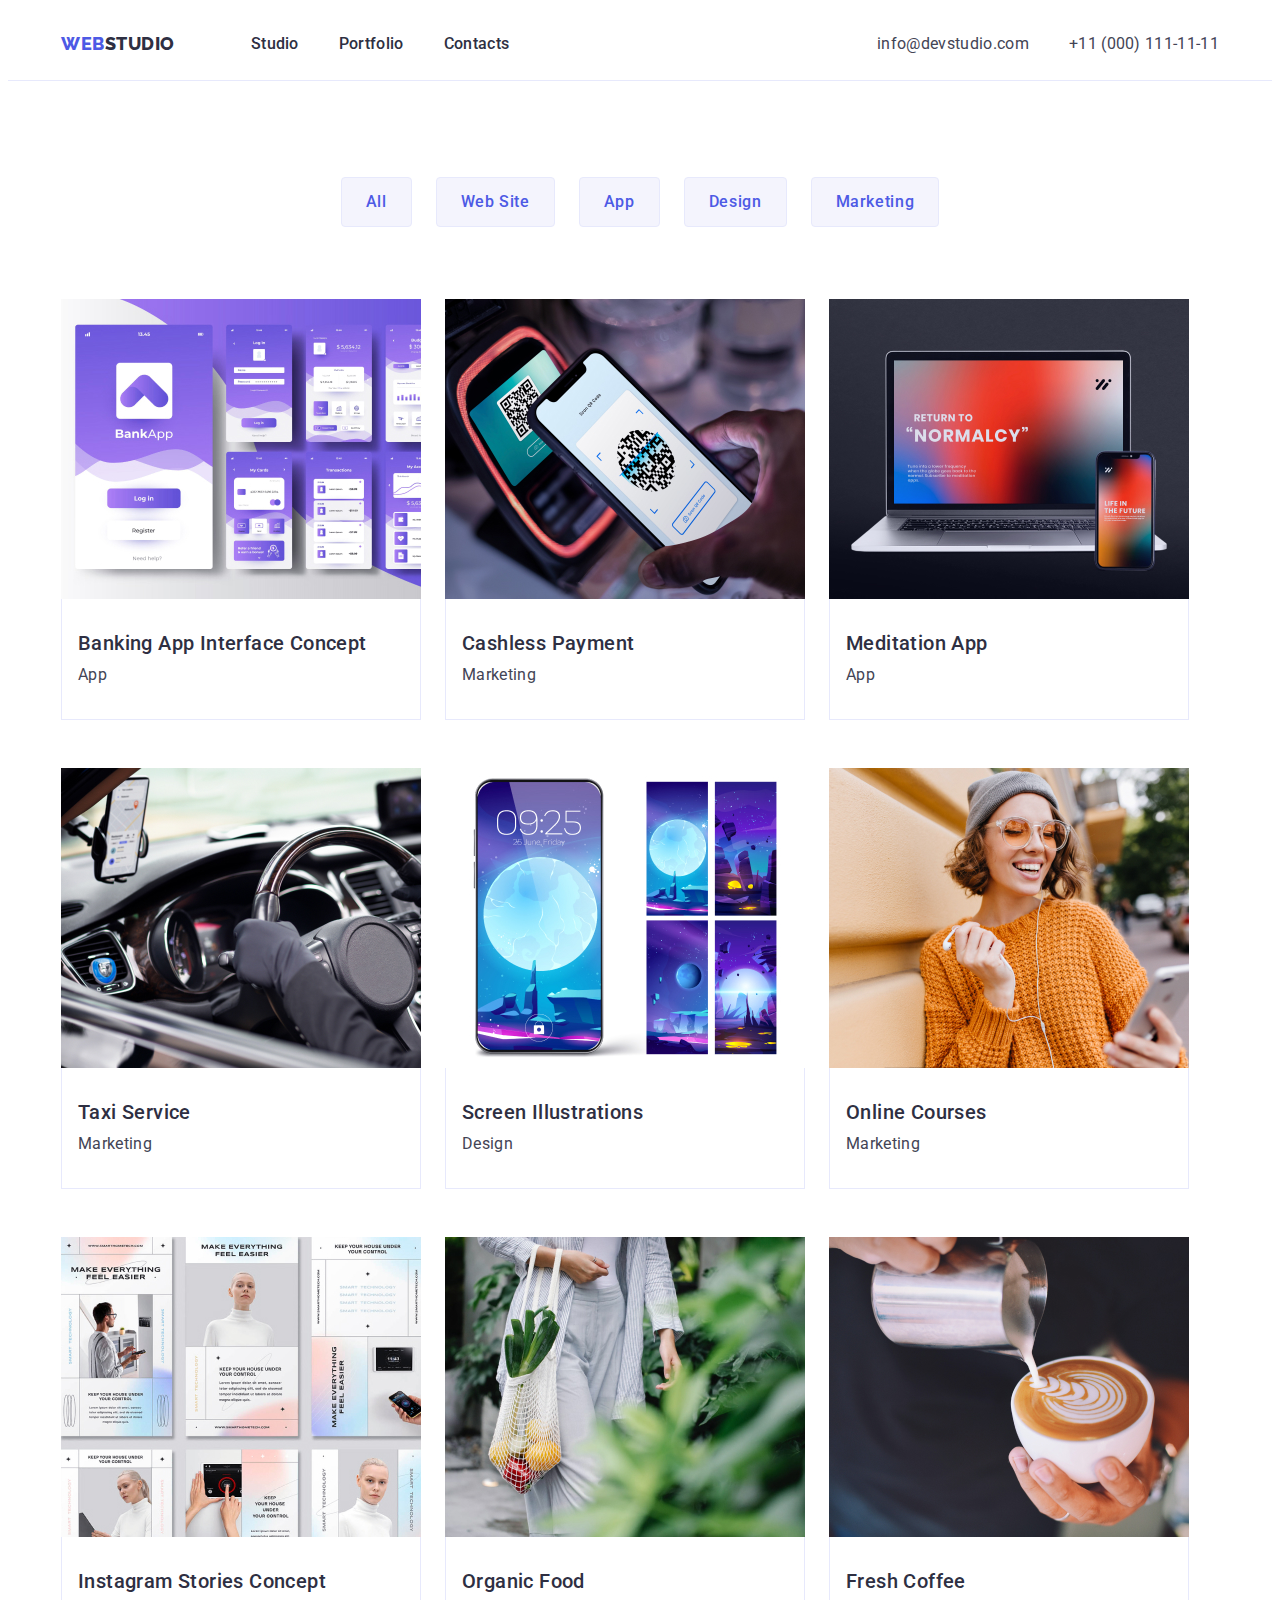
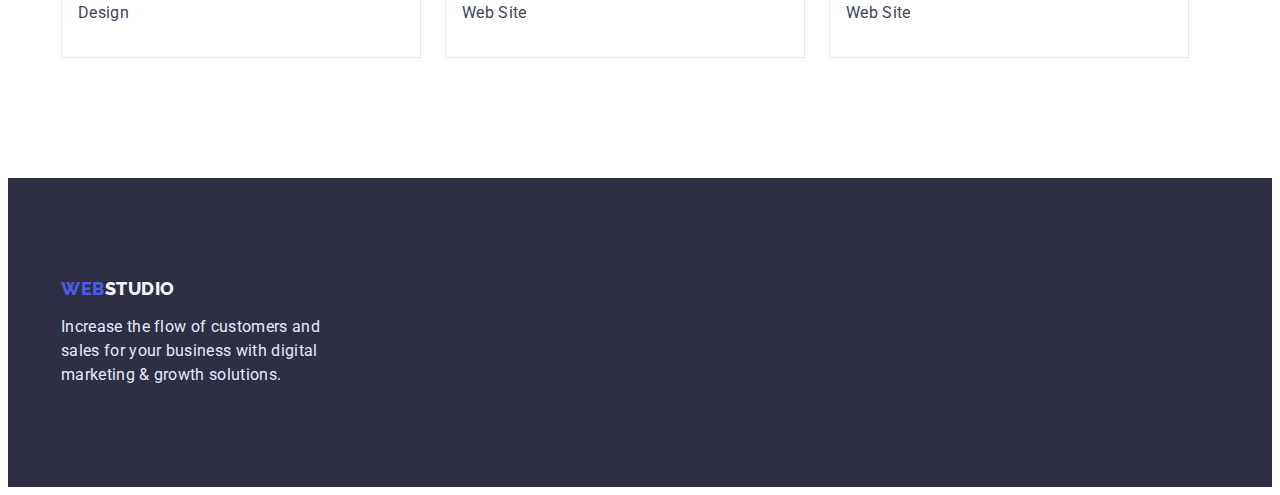
==== portfolio.html @ 1ebaa018 "Initial commit" ====
<!DOCTYPE html>
<html lang="en">

<head>
     <meta charset="UTF-8">
     <meta http-equiv="X-UA-Compatible" content="IE=edge">
     <meta name="viewport" content="width=device-width, initial-scale=1.0">



     <link rel="preconnect" href="https://fonts.googleapis.com">
     <link rel="preconnect" href="https://fonts.gstatic.com" crossorigin>
     <link href="https://fonts.googleapis.com/css2?family=Roboto:wght@400;500;700&display=swap" rel="stylesheet">

     <link rel="preconnect" href="https://fonts.googleapis.com">
     <link rel="preconnect" href="https://fonts.gstatic.com" crossorigin>
     <link href="https://fonts.googleapis.com/css2?family=Raleway:wght@800&display=swap" rel="stylesheet">

     <title>Portfolio</title>


     <link rel="stylesheet"
          href="https://cdnjs.cloudflare.com/ajax/libs/modern-normalize/1.1.0/modern-normalize.min.css"
          integrity="sha512-wpPYUAdjBVSE4KJnH1VR1HeZfpl1ub8YT/NKx4PuQ5NmX2tKuGu6U/JRp5y+Y8XG2tV+wKQpNHVUX03MfMFn9Q=="
          crossorigin="anonymous" referrerpolicy="no-referrer" />

     <link rel="stylesheet" href="./css/styles.css">
</head>

<body>

     <header class="header-abov">
          <div class="container container-nav">

               <nav class="header-navigation">

                    <a href="./index.html" class="header-logo link">Web<span class="header-logo-std">Studio</span></a>

                    <ul class="header-container list">
                         <li>
                              <a href="./index.html" class="link">Studio</a>
                         </li>

                         <li>
                              <a href="./portfolio.html" class="link">Portfolio</a>
                         </li>

                         <li>
                              <a href="" class="link">Contacts</a>
                         </li>
                    </ul>
               </nav>

               <address class="header-adds address">
                    <ul class="list list-adds">
                         <li><a href="mailto:info@devstudio.com" class="link">info@devstudio.com</a></li>

                         <li><a href="tel:+110001111111" class="link">+11 (000) 111-11-11</a></li>
                    </ul>
               </address>
          </div>
     </header>



     <main>
          <!--  -->
          <section class="section-port">
               <div class="container">
                    <h1 hidden class="selection portfolio-section">Our products</h1>
                    <ul class="list list-port">

                         <li>
                              <button type="button" class="btn">All</button>
                         </li>

                         <li>
                              <button type="button" class="btn">Web Site</button>
                         </li>

                         <li>
                              <button type="button" class="btn">App</button>
                         </li>

                         <li>
                              <button type="button" class="btn">Design</button>
                         </li>

                         <li>
                              <button type="button" class="btn">Marketing</button>
                         </li>
                    </ul>


                    <ul class="list list-produckt">
                         <li>
                              <a href="" class="link">
                                   <img src="./images/website.jpg" alt="website" width="360" height="300">
                                   <div class="desc-port">
                                        <h2 class="list-title-port">Banking App Interface Concept</h2>
                                        <p class="list-text-port">App</p>
                                   </div>
                              </a>
                         </li>

                         <li>
                              <a href="" class="link">
                                   <img src="./images/qr.jpg" alt="phone with qr-code" width="360" height="300">
                                   <div class="desc-port">
                                        <h2 class="list-title-port">Cashless Payment</h2>
                                        <p class="list-text-port">Marketing</p>
                                   </div>
                              </a>
                         </li>

                         <li>
                              <a href="" class="link">
                                   <img src="./images/mackbook.jpg" alt="mackbook" width="360" height="300">
                                   <div class="desc-port">
                                        <h2 class="list-title-port">Meditation App</h2>
                                        <p class="list-text-port">App</p>
                                   </div>
                              </a>
                         </li>

                         <li>
                              <a href="" class="link">
                                   <img src="./images/carinner.jpg" alt="car's salon" width="360" height="300">
                                   <div class="desc-port">
                                        <h2 class="list-title-port">Taxi Service</h2>
                                        <p class="list-text-port">Marketing</p>
                                   </div>
                              </a>
                         </li>

                         <li>
                              <a href="" class="link">
                                   <img src="./images/smartphone.jpg" alt="smartphone" width="360" height="300">
                                   <div class="desc-port">
                                        <h2 class="list-title-port">Screen Illustrations</h2>
                                        <p class="list-text-port">Design</p>
                                   </div>
                              </a>
                         </li>

                         <li>
                              <a href="" class="link">
                                   <img src="./images/img.jpg" alt="woman with smartphone" width="360" height="300">
                                   <div class="desc-port">
                                        <h2 class="list-title-port">Online Courses</h2>
                                        <p class="list-text-port">Marketing</p>
                                   </div>
                              </a>
                         </li>


                         <li>
                              <a href="" class="link">
                                   <img src="./images/website-2.jpg" alt="second website" width="360" height="300">
                                   <div class="desc-port">
                                        <h2 class="list-title-port">Instagram Stories Concept</h2>
                                        <p class="list-text-port">Design</p>
                                   </div>
                              </a>
                         </li>

                         <li>
                              <a href="" class="link">
                                   <img src="./images/kaufrau.jpg" alt="woman with bag of fruits" width="360" height="300">
                                   <div class="desc-port">
                                        <h2 class="list-title-port">Organic Food</h2>
                                        <p class="list-text-port">Web Site</p>
                                   </div>
                              </a>
                         </li>

                         <li>
                              <a href="" class="link">
                                   <img src="./images/coffe.jpg" alt="cuppa" width="360" height="300">
                                   <div class="desc-port">
                                        <h2 class="list-title-port">Fresh Coffee</h2>
                                        <p class="list-text-port">Web Site</p>
                                   </div>
                              </a>
                         </li>
                    </ul>
               </div>
          </section>
     </main>

     <footer class="same-background">
          <div class="container container-footer">
               <a href="./index.html" class="footer-logo link">Web<span class="footer-logo-std">Studio</span></a>

               <p class="text-footer">
                    Increase the flow of customers and sales for your business with digital marketing &
                    growth solutions.
               </p>
          </div>
     </footer>

</body>

</html>
---- css/styles.css ----
/* color von logo web und font von portfolio btn #4D5AE5 */
/* color von studio und andere title und background ins web-site #2E2F42 */
/* color von tel ads und andere text #434455 */
/* color von footer #E7E9FC */
/* background von btn ins Portfolio #F4F4FD #404BBF 
color von font ins portfolio mit ":active" #FFFFFF*/


:root {
     --color-font-logo: #4D5AE5;
     --color-tit-back: #2E2F42;
     --color-ads-txt: #434455;
     --color-footer-txt: #E7E9FC;
     --color-bck-btn-act: #404BBF;
     --color-bck-btn: #F4F4FD;
     --color-fnt-btn-act: #FFFFFF;
     --foot-family: 'Raleway', sans-serif;
     --font-famyli: 'Roboto', sans-serif;
}

h1,
h2,
h3,
h4,
h5,
h6,
p {
     margin: 0;
}

ul {
     padding-left: 0;
     margin: 0;
}

.container {
     width: 1158px;
     padding-left: 15px;
     padding-right: 15px;
     margin-left: auto;
     margin-right: auto;
     /* outline: 2px solid black; */
}




body {
     font-family: 'Raleway', sans-serif;
     font-family: 'Roboto', sans-serif;
     color: var(--color-ads-txt);
     color: #434455;
     background-color: var(--color-fnt-btn-act);
}

.link {
     text-decoration: none;
}

.list {
     list-style: none;
     text-decoration: none;
}


section {
     /* outline: 2px dashed tomato; */
}

img {
     display: block;
}

button {
     cursor: pointer;
}

header {
     border-bottom: 1px solid var(--color-footer-txt);
}

/* -----------------------------------------Header Style---------------------------------- */

.container-nav {
     display: flex;
}


.container-nav nav,
.container-nav address {
     display: flex;
     align-items: center;
}

.header-abov {}

.container-nav a {

     display: block;
     padding-bottom: 24px;
     padding-top: 24px;

     color: var(--color-tit-back);
     font-weight: 500;
     font-size: 16px;
     line-height: 1.5;
     letter-spacing: 0.02em;
     text-decoration: none;

}


.header-navigation .list {
     display: flex;
}

.header-navigation li:not(:last-child) {
     margin-right: 40px;
}


.header-navigation li>a:hover,
.header-navigation li>a:focus {
     color: var(--color-bck-btn-act);
     font-weight: 500;
     font-size: 16px;
     line-height: 1.5;
     letter-spacing: 0.02em;
     text-decoration: none;
}

.header-navigation .header-logo {
     font-family: 'Raleway', sans-serif;
     font-style: normal;
     font-weight: 800;
     font-size: 18px;
     line-height: 1.17;
     letter-spacing: 0.03em;
     text-transform: uppercase;
     color: var(--color-font-logo);

     margin-right: 76px;
}

.header-logo-std {
     color: var(--color-tit-back);
}



.header-container {}

.header-cont-link {}

.header-adds {}

.list-adds {
     display: flex;
}

.list-adds>li:not(:last-child) {
     margin-right: 40px;
}

.address {
     font-style: normal;
     margin-left: auto;
}

.address .link,
.address .link {
     font-style: normal;
     text-decoration: none;
     color: var(--color-ads-txt);
     font-weight: 400;
     font-size: 16px;
     line-height: 1.5;
     letter-spacing: 0.02em;
}


.address .link:hover,
.address .link:focus {
     font-style: normal;
     text-decoration: none;
     color: var(--color-bck-btn-act);
     font-weight: 400;
     font-size: 16px;
     line-height: 1.5;
     letter-spacing: 0.02em;
}

.header-email {}

.header-tel {}


/* ------------------------------First Section Style----------------------------- */

.container-section-one {
     padding-bottom: 188px;
     padding-top: 188px;
     text-align: center;

}

.same-background {
     background-color: var(--color-tit-back);
}


.section-one {
     color: var(--color-fnt-btn-act);
     font-style: normal;
     font-weight: 700;
     font-size: 56px;
     line-height: 1.07;
     letter-spacing: 0.02em;
     text-align: center;
     margin-bottom: 48px;

     margin-right: auto;
     margin-left: auto;

     max-width: 496px;
}

.btn-main {
     color: var(--color-fnt-btn-act);
     background-color: var(--color-font-logo);
     font-family: var(--font-famyli);
     font-weight: 500;
     font-size: 16px;
     line-height: 1.5;
     letter-spacing: 0.04em;

     padding: 16px 32px;
     border: 0;
     border-radius: 4px;

     box-shadow: 0px 4px 4px rgba(0, 0, 0, 0.15);
}

.btn-main:hover,
.btn-main:focus {
     background-color: var(--color-bck-btn-act);
     font-family: var(--font-famyli);
     font-weight: 500;
     font-size: 16px;
     line-height: 1.5;
     letter-spacing: 0.04em;
     cursor: pointer;

}

/* button[type="button"] {
     color: var(--color-fnt-btn-act);
     background-color: var(--color-font-logo);
} */




/* ----------------------------second section Style------------------------- */

.section-two {
     padding-top: 120px;
     padding-bottom: 120px;
}

.list-item-two>h3 {
     margin-bottom: 8px;
}


.list-item-two {
     max-width: 264px;
}

.list-item-two:not(:last-child) {
     margin-right: 24px;
}

.list-section-two {
     display: flex;
}

/* h123 style */
.heading {
     color: var(--color-tit-back);
     font-weight: 500;
     font-size: 20px;
     line-height: 1.2;
     letter-spacing: 0.02em;
}

.headline {
     font-weight: 700;
     font-size: 36px;
     letter-spacing: 0.02em;
     text-transform: capitalize;
     line-height: 1.11;
     text-align: center;
     color: var(--color-tit-back);

}

/* --------------------------------------section №3------------------------------------- */

/* description and text style  */
.text,
.desc {
     font-weight: 400;
     font-size: 16px;
     line-height: 24px;
     letter-spacing: 0.02em;
     color: var(--color-ads-txt);
}

.section-three {
     padding-bottom: 120px;
}

.img-three {
     display: block;
}

.container-three .list {
     display: flex;
     gap: 24px;
     /* justify-content: space-between; */
}

.container-three>h2 {
     text-align: center;
     margin-bottom: 72px;
}

/* ------------------------fourth section style--------------------- */

.section-four {
     background-color: var(--color-bck-btn);
     padding-bottom: 120px;
     padding-top: 120px;
}

.heading-four{
     margin-bottom: 8px;
}

.list-team {
     display: flex;
     gap: 24px;
}

.headline-four {
     font-size: 36px;
     line-height: 1.11;
     text-align: center;
     color: var(--color-tit-back);
     letter-spacing: 0.02em;
     text-transform: capitalize;

     margin-bottom: 72px;
}

.section-four-list {
     background-color: var(--color-fnt-btn-act);
     box-shadow: 0px 1px 6px rgba(46, 47, 66, 0.08), 0px 1px 1px rgba(46, 47, 66, 0.16), 0px 2px 1px rgba(46, 47, 66, 0.08);
     border-radius: 0px 0px 4px 4px;
}

div.four-text {
     display: flex;
     padding-bottom: 32px;
     padding-top: 32px;
     flex-direction: column;
     align-items: center;
}







/*------------------------------ footer style -------------------------*/

.container-footer {}

footer {
     padding-top: 100px;
     padding-bottom: 100px;
}

.same-background .footer-logo {
     color: #F4F4FD;
     font-family: var(--foot-family);
     font-style: normal;
     font-weight: 800;
     font-size: 18px;
     line-height: 1.17;
     letter-spacing: 0.03em;
     text-transform: uppercase;
     text-decoration: none;
     color: var(--color-font-logo);

     display: inline-block;
     margin-bottom: 16px;
}

.same-background .text-footer {
     font-weight: 400;
     font-size: 16px;
     line-height: 24px;
     letter-spacing: 0.02em;
     color: var(--color-footer-txt);

     max-width: 264px;
}

.footer-logo-std {
     color: var(--color-bck-btn);

}



/*------------------------------------ Button Portfolio Style----------------------------- */


.list-port {
     justify-content: center;
}


.list-port {
     display: flex;
     margin-bottom: 72px;
}


.list-port li:not(:last-child) {
     margin-right: 24px;
}


ul button[type="button"].btn {


     font-family: inherit;
     color: var(--color-font-logo);
     background-color: var(--color-bck-btn);
     cursor: pointer;
     font-weight: 500;
     font-size: 16px;
     line-height: 1.5;
     letter-spacing: 0.04em;

     padding-bottom: 12px;
     padding-top: 12px;
     padding-right: 24px;
     padding-left: 24px;



     border: 1px solid #E7E9FC;
     border-radius: 4px;

}

ul button[type="button"].btn:hover,
ul button[type="button"].btn:focus,
ul button[type="button"].btn:active {
     color: var(--color-fnt-btn-act);
     background-color: var(--color-bck-btn-act);
}

.list-title-port {
     color: var(--color-tit-back);
     font-weight: 500;
     font-size: 20px;
     line-height: 1.2;
     letter-spacing: 0.02em;

     margin-bottom: 8px;
}

.list-text-port {
     font-size: 16px;
     line-height: 1.5;
     letter-spacing: 0.02em;
     color: var(--color-ads-txt);

}


/*-----------------style for list-produckt---and for main in portfolio------------------*/


.section-port {
     padding-top: 96px;
     padding-bottom: 120px;
}



.list-produckt {
     display: flex;
     flex-wrap: wrap;
     gap: 48px 24px;
}

.desc-port {
     padding-bottom: 32px;
     padding-top: 32px;
     padding-left: 16px;
     border: 1px solid var(--color-footer-txt);
     border-top: none;
}
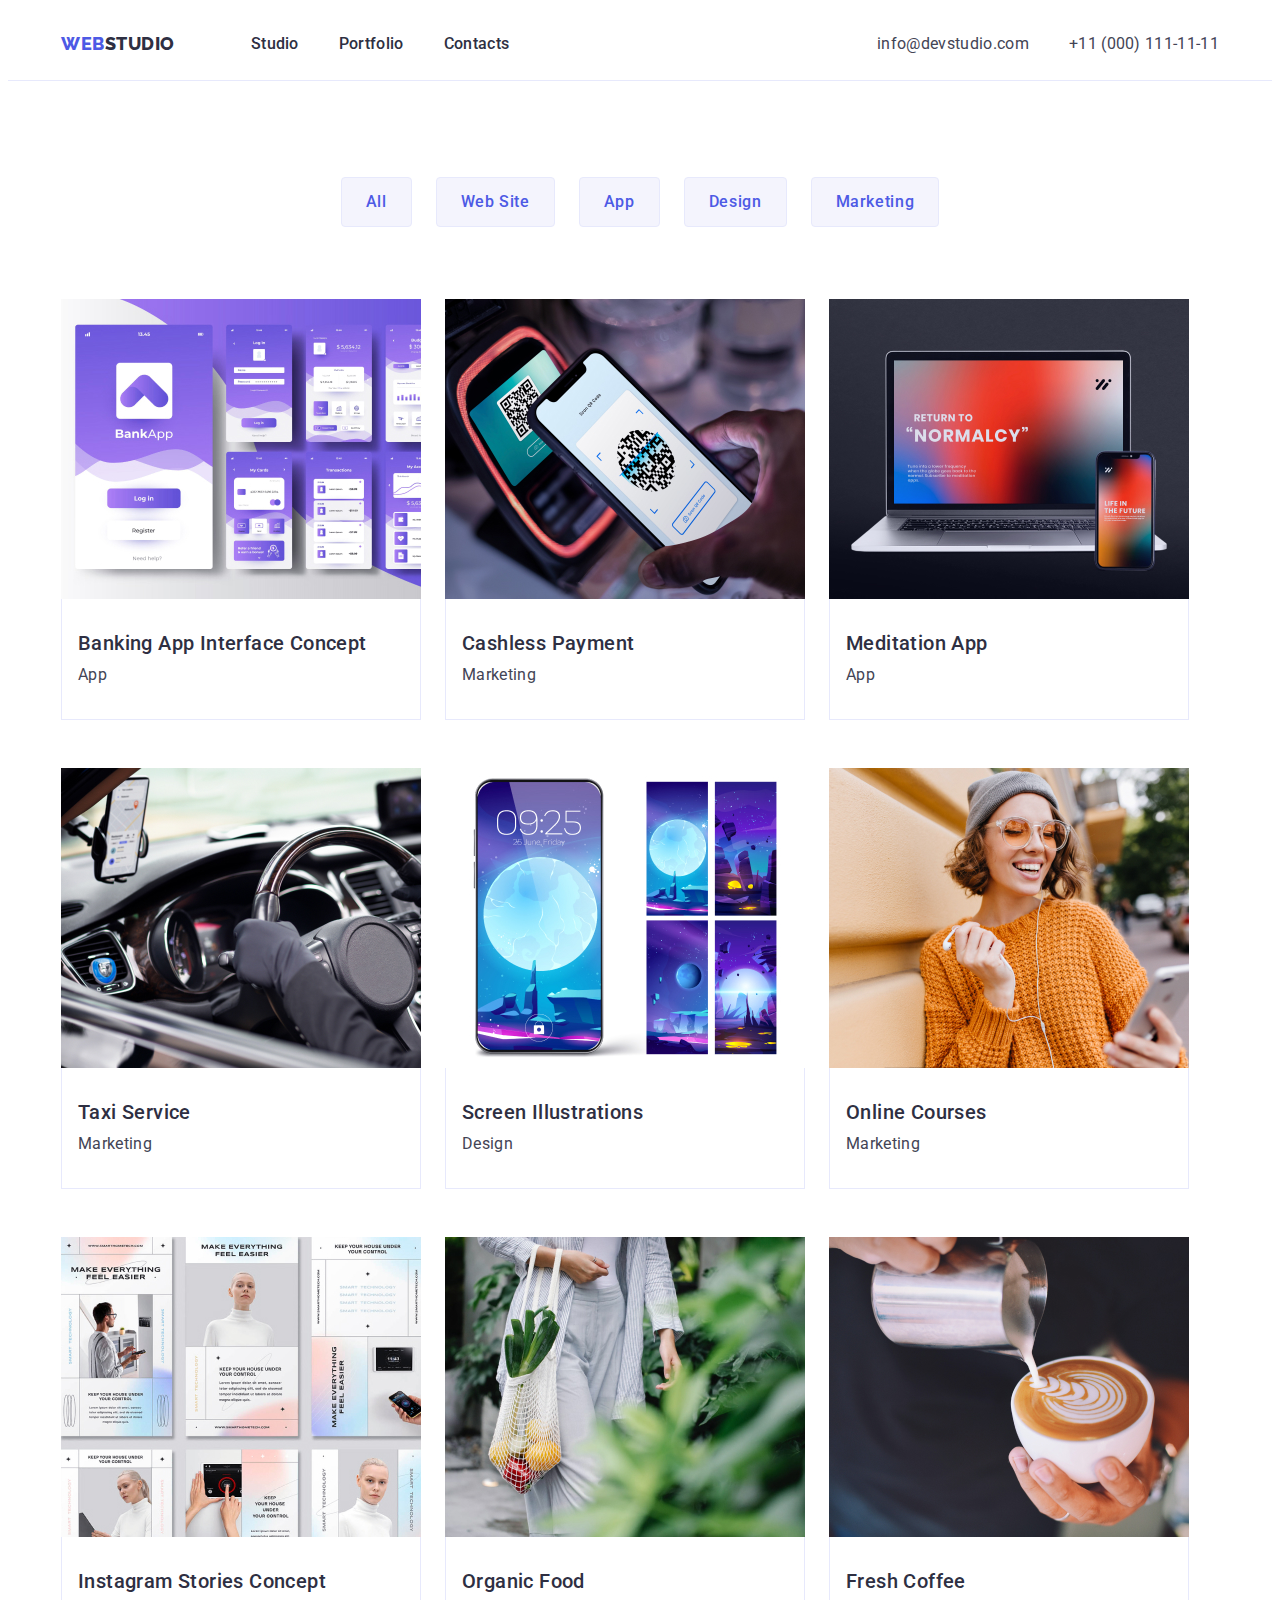
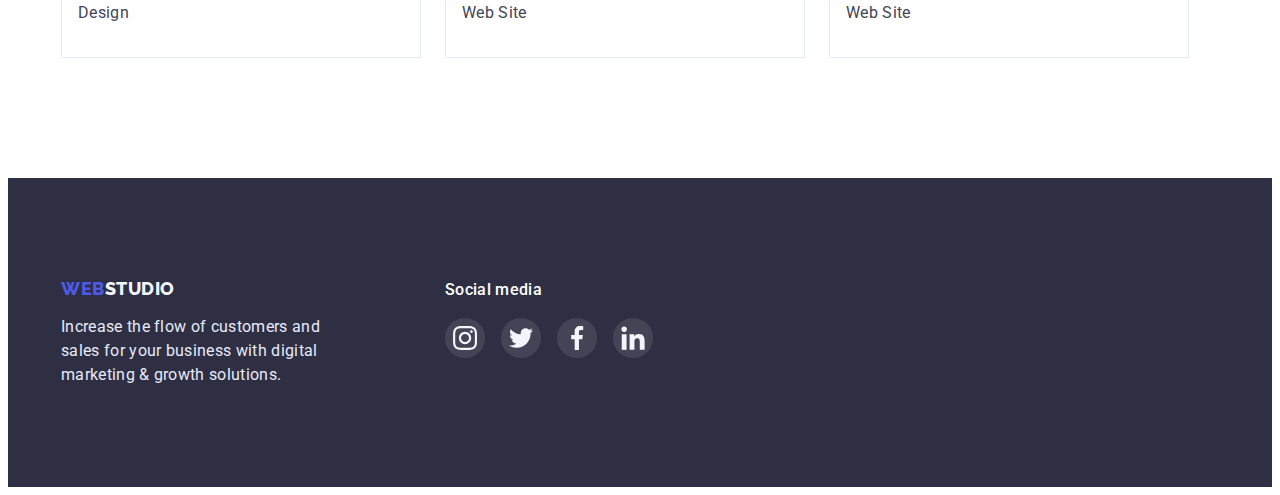
==== commit fef1212f: "i think this is the finish" ====
--- a/portfolio.html
+++ b/portfolio.html
@@ -166,7 +166,8 @@
 
                          <li>
                               <a href="" class="link">
-                                   <img src="./images/kaufrau.jpg" alt="woman with bag of fruits" width="360" height="300">
+                                   <img src="./images/kaufrau.jpg" alt="woman with bag of fruits" width="360"
+                                        height="300">
                                    <div class="desc-port">
                                         <h2 class="list-title-port">Organic Food</h2>
                                         <p class="list-text-port">Web Site</p>
@@ -190,12 +191,52 @@
 
      <footer class="same-background">
           <div class="container container-footer">
-               <a href="./index.html" class="footer-logo link">Web<span class="footer-logo-std">Studio</span></a>
-
-               <p class="text-footer">
-                    Increase the flow of customers and sales for your business with digital marketing &
-                    growth solutions.
-               </p>
+               <div class="footer-logo-text">
+                    <a href="./index.html" class="footer-logo link">Web<span class="footer-logo-std">Studio</span></a>
+
+                    <p class="text-footer">
+                         Increase the flow of customers and sales for your business with digital marketing &
+                         growth solutions.
+                    </p>
+               </div>
+
+               <div class="footer-icon">
+
+                    <p class="footer-icon-text">Social media</p>
+
+                    <ul class="footer-icon-list list">
+                         <li class="footer-icon-item">
+                              <a href="" class="footer-icon-link link">
+                                   <svg class="footer-icon-svg" width="24" height="24">
+                                        <use href="./images/icons.svg#instagram"></use>
+                                   </svg>
+                              </a>
+                         </li>
+                         <li class="footer-icon-item">
+                              <a href="" class="footer-icon-link link">
+                                   <svg class="footer-icon-svg" width="24" height="24">
+                                        <use href="./images/icons.svg#twitter"></use>
+                                   </svg>
+                              </a>
+                         </li>
+                         <li class="footer-icon-item">
+                              <a href="" class="footer-icon-link link">
+                                   <svg class="footer-icon-svg" width="24" height="24">
+                                        <use href="./images/icons.svg#facebook"></use>
+                                   </svg>
+                              </a>
+                         </li>
+                         <li class="footer-icon-item">
+                              <a href="" class="footer-icon-link link">
+                                   <svg class="footer-icon-svg" width="24" height="24">
+                                        <use href="./images/icons.svg#linkedin"></use>
+                                   </svg>
+                              </a>
+                         </li>
+                    </ul>
+
+               </div>
+
           </div>
      </footer>
 
--- a/css/styles.css
+++ b/css/styles.css
@@ -16,6 +16,8 @@
      --color-fnt-btn-act: #FFFFFF;
      --foot-family: 'Raleway', sans-serif;
      --font-famyli: 'Roboto', sans-serif;
+     --fill-five-section: #8E8F99;
+     --fill-hover: #404BBF;
 }
 
 h1,
@@ -176,6 +178,9 @@
      font-size: 16px;
      line-height: 1.5;
      letter-spacing: 0.02em;
+
+     padding-top: 24px;
+     padding-bottom: 24px;
 }
 
 
@@ -197,17 +202,32 @@
 
 /* ------------------------------First Section Style----------------------------- */
 
-.container-section-one {
+.container-section-one {}
+
+.same-background {
+     background-color: var(--color-tit-back);
+}
+
+.first-section {
      padding-bottom: 188px;
      padding-top: 188px;
      text-align: center;
 
-}
-
-.same-background {
-     background-color: var(--color-tit-back);
-}
-
+     max-width: 1440px;
+     margin-left: auto;
+     margin-right: auto;
+
+
+     background-image:
+          linear-gradient(rgba(46, 47, 66, 0.7),
+               rgba(46, 47, 66, 0.7)),
+          url('../images/people-office.jpg');
+
+     background-repeat: no-repeat;
+     background-position: center;
+     background-size: cover;
+
+}
 
 .section-one {
      color: var(--color-fnt-btn-act);
@@ -277,6 +297,25 @@
      max-width: 264px;
 }
 
+.section-two-icon {
+     display: flex;
+     width: 100%;
+     height: 112px;
+
+     background-color: var(--color-bck-btn);
+     border-radius: 4px;
+
+     justify-content: center;
+     align-items: center;
+
+     margin-bottom: 8px;
+}
+
+.section-two-icon-svg {
+     height: 64px;
+     width: 64px;
+}
+
 .list-item-two:not(:last-child) {
      margin-right: 24px;
 }
@@ -344,7 +383,7 @@
      padding-top: 120px;
 }
 
-.heading-four{
+.heading-four {
      margin-bottom: 8px;
 }
 
@@ -378,15 +417,117 @@
      align-items: center;
 }
 
-
-
-
+.desc {
+     margin-bottom: 8px;
+}
+
+.section-four-icon {
+     display: flex;
+     justify-content: center;
+     gap: 24px;
+}
+
+
+.four-icon {
+     height: 16px;
+     width: 16px;
+     fill: #F4F4FD;
+}
+
+
+
+.section-four-icon>li {
+     width: 40px;
+     height: 40px;
+}
+
+.section-four-icon a {
+     display: flex;
+
+     justify-content: center;
+     align-items: center;
+
+     width: 100%;
+     height: 100%;
+     border-radius: 50%;
+     background-color: var(--color-font-logo);
+}
+
+.section-four-icon a:hover,
+.section-four-icon a:focus {
+     background-color: var(--color-bck-btn-act);
+}
+
+
+
+
+
+/*------------------------------------Section five style ----------------------------- */
+
+.section-five {
+     padding-top: 120px;
+     padding-bottom: 120px;
+}
+
+.container-five {
+     display: flex;
+     flex-direction: column;
+     align-items: center;
+}
+
+.section-five-title {
+     margin-bottom: 72px;
+}
+
+
+.section-five-list {
+     display: flex;
+     gap: 24px;
+}
+
+.section-five-list>li {
+     width: 168px;
+     height: 88px;
+     border: 1px solid var(--fill-five-section);
+     border-radius: 4px;
+}
+
+
+.section-five-link {
+     display: flex;
+
+     justify-content: center;
+     align-items: center;
+
+     height: 100%;
+     width: 100%;
+
+}
+
+.section-five-icon {
+     height: 56px;
+     width: 104px;
+     fill: var(--fill-five-section);
+}
+
+.section-five-link:hover .section-five-icon,
+.section-five-link:focus .section-five-icon {
+     fill: var(--fill-hover);
+
+}
+
+.section-five-item:hover,
+.section-five-item:focus {
+     border: 1px solid #404BBF;
+}
 
 
 
 /*------------------------------ footer style -------------------------*/
 
-.container-footer {}
+.container-footer {
+     display: flex;
+}
 
 footer {
      padding-top: 100px;
@@ -424,6 +565,56 @@
 
 }
 
+.footer-logo-text {
+     margin-right: 120px;
+}
+
+.footer-icon-text {
+     font-weight: 500;
+     font-size: 16px;
+     line-height: calc(24/16);
+     letter-spacing: 0.02em;
+     color: #FFFFFF;
+
+     margin-bottom: 16px;
+}
+
+.footer-icon-list {
+     display: flex;
+     gap: 16px;
+}
+
+
+.footer-icon-item {
+     width: 40px;
+     height: 40px;
+
+
+}
+
+.footer-icon-link {
+     display: flex;
+
+     justify-content: center;
+     align-items: center;
+
+     width: 100%;
+     height: 100%;
+     border-radius: 50%;
+
+     background: rgba(255, 255, 255, 0.1);
+
+}
+
+.footer-icon-svg {
+     fill: var(--color-bck-btn);
+}
+
+.footer-icon-link:hover,
+.footer-icon-link:focus {
+     background-color: #31D0AA;
+}
+
 
 
 /*------------------------------------ Button Portfolio Style----------------------------- */
@@ -517,4 +708,13 @@
      padding-left: 16px;
      border: 1px solid var(--color-footer-txt);
      border-top: none;
+}
+
+
+.list-produckt a:hover .desc-port,
+.list-produckt a:focus .desc-port {
+     border: 1px solid #F4F4FD;
+     box-shadow: 0px 1px 6px rgba(46, 47, 66, 0.08),
+          0px 1px 1px rgba(46, 47, 66, 0.16),
+          0px 2px 1px rgba(46, 47, 66, 0.08);
 }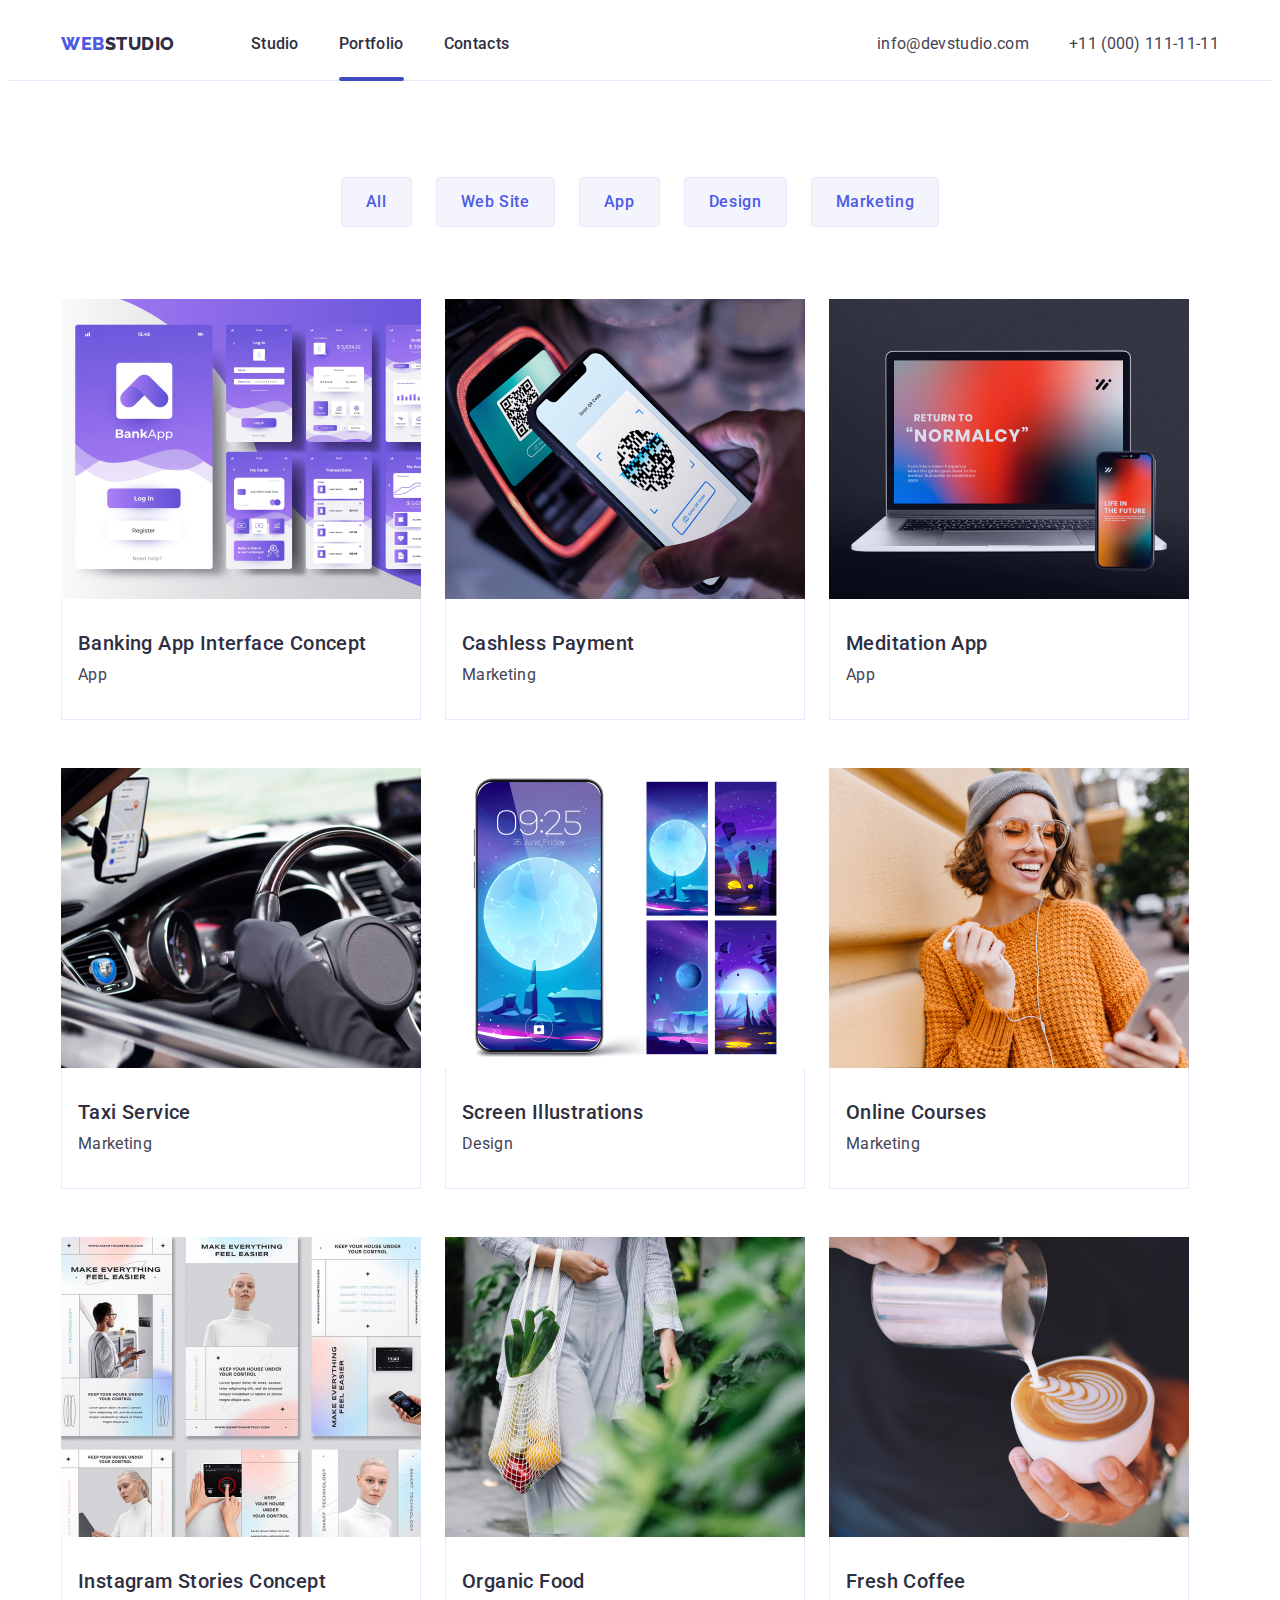
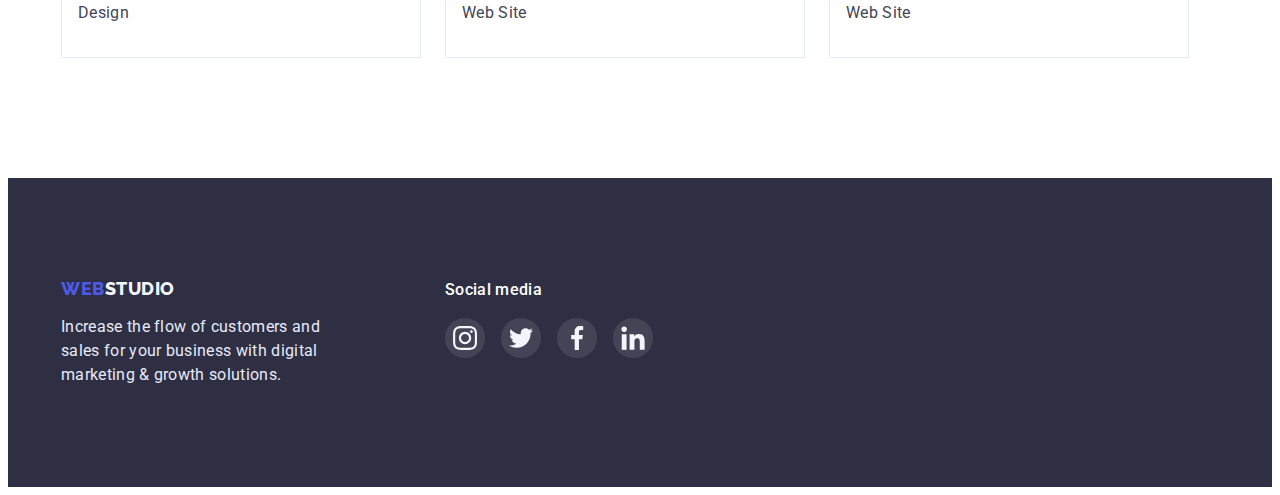
==== commit f3460d7e: "modal. animation" ====
--- a/portfolio.html
+++ b/portfolio.html
@@ -42,7 +42,7 @@
                          </li>
 
                          <li>
-                              <a href="./portfolio.html" class="link">Portfolio</a>
+                              <a href="./portfolio.html" class="link current-page">Portfolio</a>
                          </li>
 
                          <li>
@@ -95,7 +95,21 @@
                     <ul class="list list-produckt">
                          <li>
                               <a href="" class="link">
-                                   <img src="./images/website.jpg" alt="website" width="360" height="300">
+                                   <div class="produckt-overlay">
+
+                                        <img src="./images/website.jpg" alt="website" width="360" height="300">
+                                        <div class="overlay-text-wrraper">
+
+                                             <p class="overlay-text">
+                                                  14 Stylish and User-Friendly App Design Concepts ·
+                                                  Task Manager App ·
+                                                  Calorie Tracker App · Exotic Fruit Ecommerce App ·
+                                                  Cloud Storage App
+                                             </p>
+
+                                        </div>
+
+                                   </div>
                                    <div class="desc-port">
                                         <h2 class="list-title-port">Banking App Interface Concept</h2>
                                         <p class="list-text-port">App</p>
@@ -105,7 +119,19 @@
 
                          <li>
                               <a href="" class="link">
-                                   <img src="./images/qr.jpg" alt="phone with qr-code" width="360" height="300">
+                                   <div class="produckt-overlay">
+                                        <img src="./images/qr.jpg" alt="phone with qr-code" width="360" height="300">
+                                        <div class="overlay-text-wrraper">
+
+                                             <p class="overlay-text">
+                                                  14 Stylish and User-Friendly App Design Concepts ·
+                                                  Task Manager App ·
+                                                  Calorie Tracker App · Exotic Fruit Ecommerce App ·
+                                                  Cloud Storage App
+                                             </p>
+
+                                        </div>
+                                   </div>
                                    <div class="desc-port">
                                         <h2 class="list-title-port">Cashless Payment</h2>
                                         <p class="list-text-port">Marketing</p>
@@ -115,7 +141,19 @@
 
                          <li>
                               <a href="" class="link">
-                                   <img src="./images/mackbook.jpg" alt="mackbook" width="360" height="300">
+                                   <div class="produckt-overlay">
+                                        <img src="./images/mackbook.jpg" alt="mackbook" width="360" height="300">
+                                        <div class="overlay-text-wrraper">
+
+                                             <p class="overlay-text">
+                                                  14 Stylish and User-Friendly App Design Concepts ·
+                                                  Task Manager App ·
+                                                  Calorie Tracker App · Exotic Fruit Ecommerce App ·
+                                                  Cloud Storage App
+                                             </p>
+
+                                        </div>
+                                   </div>
                                    <div class="desc-port">
                                         <h2 class="list-title-port">Meditation App</h2>
                                         <p class="list-text-port">App</p>
@@ -125,7 +163,19 @@
 
                          <li>
                               <a href="" class="link">
-                                   <img src="./images/carinner.jpg" alt="car's salon" width="360" height="300">
+                                   <div class="produckt-overlay">
+                                        <img src="./images/carinner.jpg" alt="car's salon" width="360" height="300">
+                                        <div class="overlay-text-wrraper">
+
+                                             <p class="overlay-text">
+                                                  14 Stylish and User-Friendly App Design Concepts ·
+                                                  Task Manager App ·
+                                                  Calorie Tracker App · Exotic Fruit Ecommerce App ·
+                                                  Cloud Storage App
+                                             </p>
+
+                                        </div>
+                                   </div>
                                    <div class="desc-port">
                                         <h2 class="list-title-port">Taxi Service</h2>
                                         <p class="list-text-port">Marketing</p>
@@ -135,7 +185,19 @@
 
                          <li>
                               <a href="" class="link">
-                                   <img src="./images/smartphone.jpg" alt="smartphone" width="360" height="300">
+                                   <div class="produckt-overlay">
+                                        <img src="./images/smartphone.jpg" alt="smartphone" width="360" height="300">
+                                        <div class="overlay-text-wrraper">
+
+                                             <p class="overlay-text">
+                                                  14 Stylish and User-Friendly App Design Concepts ·
+                                                  Task Manager App ·
+                                                  Calorie Tracker App · Exotic Fruit Ecommerce App ·
+                                                  Cloud Storage App
+                                             </p>
+
+                                        </div>
+                                   </div>
                                    <div class="desc-port">
                                         <h2 class="list-title-port">Screen Illustrations</h2>
                                         <p class="list-text-port">Design</p>
@@ -145,7 +207,20 @@
 
                          <li>
                               <a href="" class="link">
-                                   <img src="./images/img.jpg" alt="woman with smartphone" width="360" height="300">
+                                   <div class="produckt-overlay">
+                                        <img src="./images/img.jpg" alt="woman with smartphone" width="360"
+                                             height="300">
+                                        <div class="overlay-text-wrraper">
+
+                                             <p class="overlay-text">
+                                                  14 Stylish and User-Friendly App Design Concepts ·
+                                                  Task Manager App ·
+                                                  Calorie Tracker App · Exotic Fruit Ecommerce App ·
+                                                  Cloud Storage App
+                                             </p>
+
+                                        </div>
+                                   </div>
                                    <div class="desc-port">
                                         <h2 class="list-title-port">Online Courses</h2>
                                         <p class="list-text-port">Marketing</p>
@@ -156,7 +231,19 @@
 
                          <li>
                               <a href="" class="link">
-                                   <img src="./images/website-2.jpg" alt="second website" width="360" height="300">
+                                   <div class="produckt-overlay">
+                                        <img src="./images/website-2.jpg" alt="second website" width="360" height="300">
+                                        <div class="overlay-text-wrraper">
+
+                                             <p class="overlay-text">
+                                                  14 Stylish and User-Friendly App Design Concepts ·
+                                                  Task Manager App ·
+                                                  Calorie Tracker App · Exotic Fruit Ecommerce App ·
+                                                  Cloud Storage App
+                                             </p>
+
+                                        </div>
+                                   </div>
                                    <div class="desc-port">
                                         <h2 class="list-title-port">Instagram Stories Concept</h2>
                                         <p class="list-text-port">Design</p>
@@ -166,8 +253,20 @@
 
                          <li>
                               <a href="" class="link">
-                                   <img src="./images/kaufrau.jpg" alt="woman with bag of fruits" width="360"
-                                        height="300">
+                                   <div class="produckt-overlay">
+                                        <img src="./images/kaufrau.jpg" alt="woman with bag of fruits" width="360"
+                                             height="300">
+                                        <div class="overlay-text-wrraper">
+
+                                             <p class="overlay-text">
+                                                  14 Stylish and User-Friendly App Design Concepts ·
+                                                  Task Manager App ·
+                                                  Calorie Tracker App · Exotic Fruit Ecommerce App ·
+                                                  Cloud Storage App
+                                             </p>
+
+                                        </div>
+                                   </div>
                                    <div class="desc-port">
                                         <h2 class="list-title-port">Organic Food</h2>
                                         <p class="list-text-port">Web Site</p>
@@ -177,7 +276,19 @@
 
                          <li>
                               <a href="" class="link">
-                                   <img src="./images/coffe.jpg" alt="cuppa" width="360" height="300">
+                                   <div class="produckt-overlay">
+                                        <img src="./images/coffe.jpg" alt="cuppa" width="360" height="300">
+                                        <div class="overlay-text-wrraper">
+
+                                             <p class="overlay-text">
+                                                  14 Stylish and User-Friendly App Design Concepts ·
+                                                  Task Manager App ·
+                                                  Calorie Tracker App · Exotic Fruit Ecommerce App ·
+                                                  Cloud Storage App
+                                             </p>
+
+                                        </div>
+                                   </div>
                                    <div class="desc-port">
                                         <h2 class="list-title-port">Fresh Coffee</h2>
                                         <p class="list-text-port">Web Site</p>
--- a/css/styles.css
+++ b/css/styles.css
@@ -18,6 +18,7 @@
      --font-famyli: 'Roboto', sans-serif;
      --fill-five-section: #8E8F99;
      --fill-hover: #404BBF;
+     --time-function: cubic-bezier(0.4, 0, 0.2, 1);
 }
 
 h1,
@@ -111,9 +112,25 @@
 
 }
 
+.header-container .current-page::after {
+     display: flex;
+     position: absolute;
+
+     bottom: -1px;
+
+     content: '';
+
+     width: 100%;
+     height: 4px;
+
+     background: #404BBF;
+     border-radius: 2px;
+}
+
 
 .header-navigation .list {
      display: flex;
+
 }
 
 .header-navigation li:not(:last-child) {
@@ -150,7 +167,9 @@
 
 
 
-.header-container {}
+.header-container li {
+     position: relative;
+}
 
 .header-cont-link {}
 
@@ -195,9 +214,66 @@
      letter-spacing: 0.02em;
 }
 
+.backdrop {
+     position: absolute;
+     top: 0;
+
+     width: 100%;
+     height: 100%;
+
+     background-color: rgba(46, 47, 66, 0.4);
+}
+
+.modal {
+     position: relative;
+
+     max-width: 408px;
+     min-height: 576px;
+     transform: translate(-50%, -50%);
+
+     top: 50%;
+     left: 50%;
+
+     padding: 24px;
+
+     background: #fcfcfc;
+     box-shadow: 0px 1px 1px rgba(0, 0, 0, 0.14), 0px 1px 3px rgba(0, 0, 0, 0.12), 0px 2px 1px rgba(0, 0, 0, 0.2);
+     border-radius: 4px;
+}
+
+.modal-button {
+     display: flex;
+
+     margin-left: auto;
+
+     justify-content: center;
+     align-items: center;
+
+     width: 24px;
+     height: 24px;
+
+     border-radius: 50%;
+
+     background: #E7E9FC;
+     border: 1px solid rgba(0, 0, 0, 0.1);
+}
+
+.modal-svg{
+     height: 8px;
+     width: 8px;
+}
+
 .header-email {}
 
 .header-tel {}
+
+.is-hidden{
+     opacity: 0;
+     visibility: hidden;
+     pointer-events: none;
+}
+
+
 
 
 /* ------------------------------First Section Style----------------------------- */
@@ -694,6 +770,42 @@
      padding-bottom: 120px;
 }
 
+.produckt-overlay {
+     position: relative;
+     overflow: hidden;
+}
+
+.list-produckt>li:hover .overlay-text-wrraper {
+     transform: translateY(0);
+}
+
+.overlay-text-wrraper {
+     position: absolute;
+
+     left: 0;
+     top: 0;
+
+     width: 100%;
+     height: 100%;
+
+     padding-top: 40px;
+     padding-left: 32px;
+     padding-right: 32px;
+
+     background-color: var(--color-font-logo);
+
+     transform: translateY(100%);
+     transition: transform 0.25s;
+}
+
+.overlay-text {
+     font-weight: 400;
+     font-size: 16px;
+     line-height: 1.5;
+     letter-spacing: 0.02em;
+     color: var(--color-bck-btn);
+}
+
 
 
 .list-produckt {
